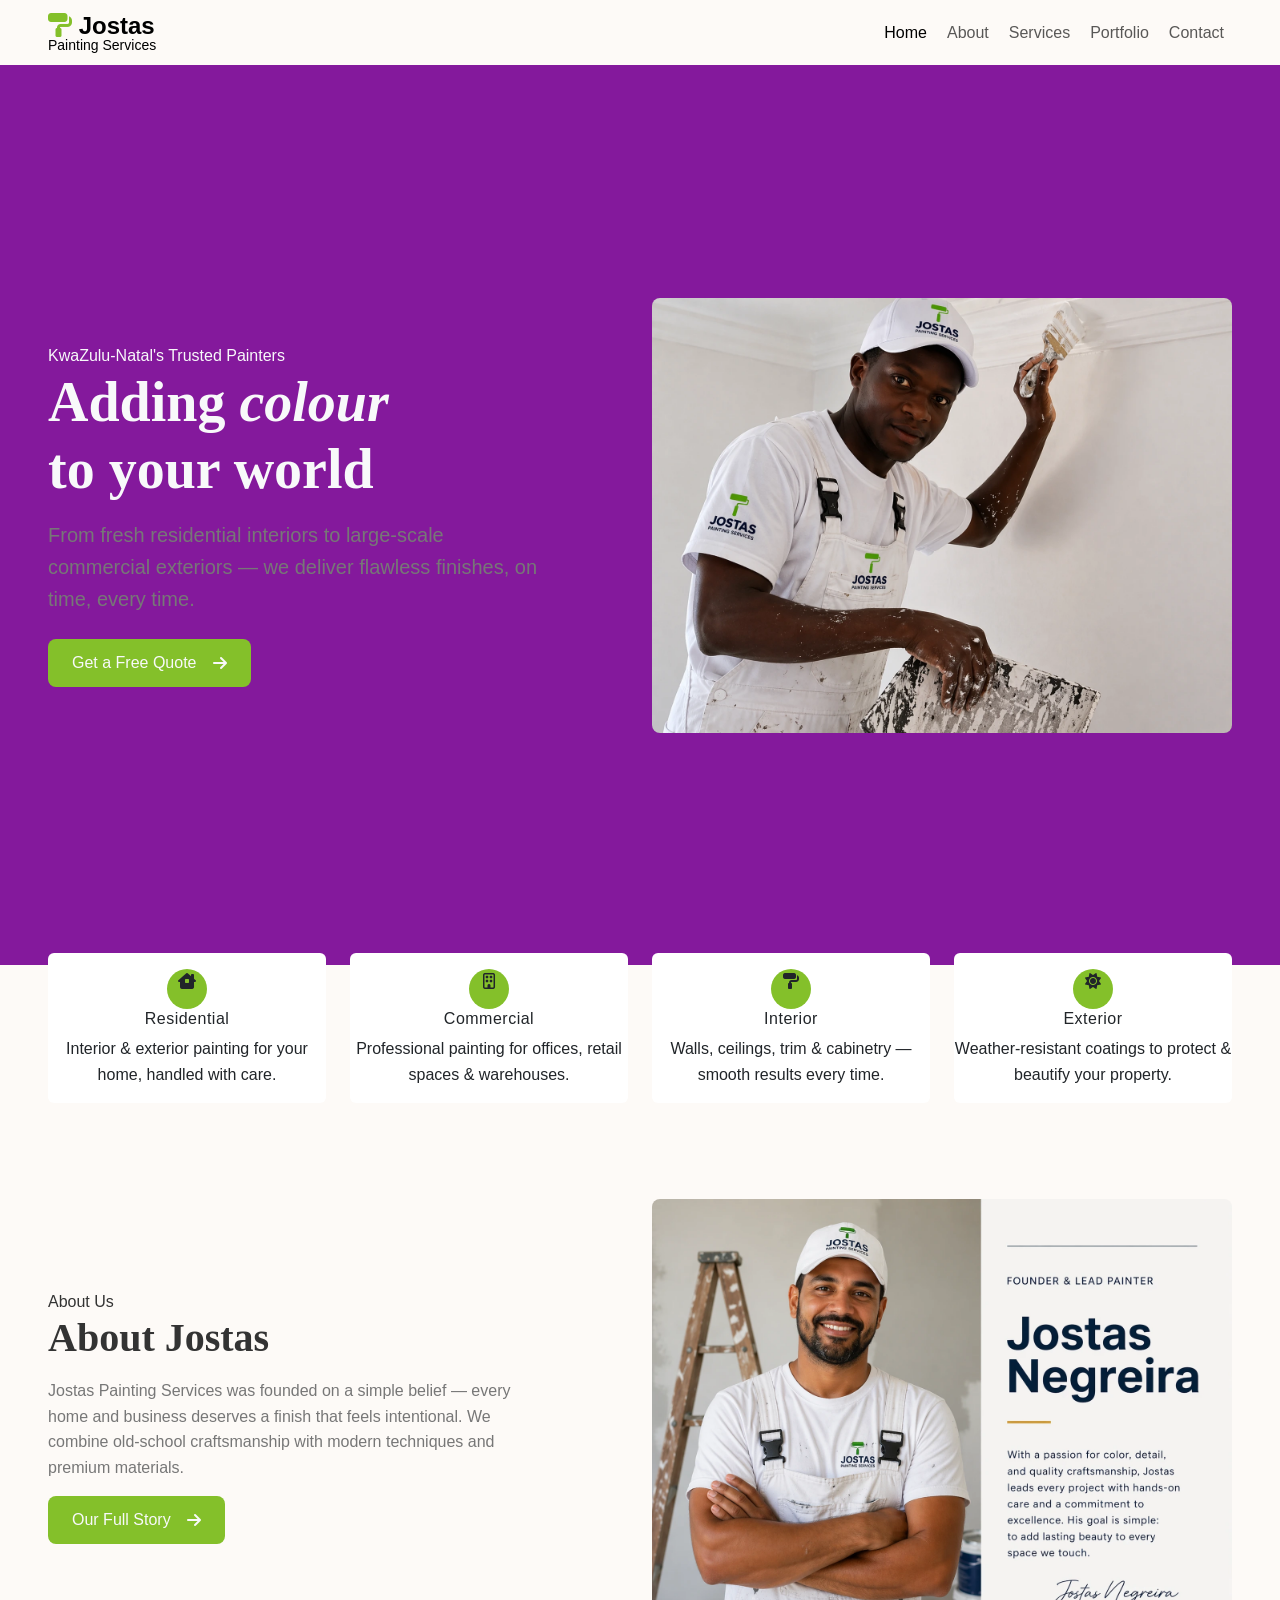
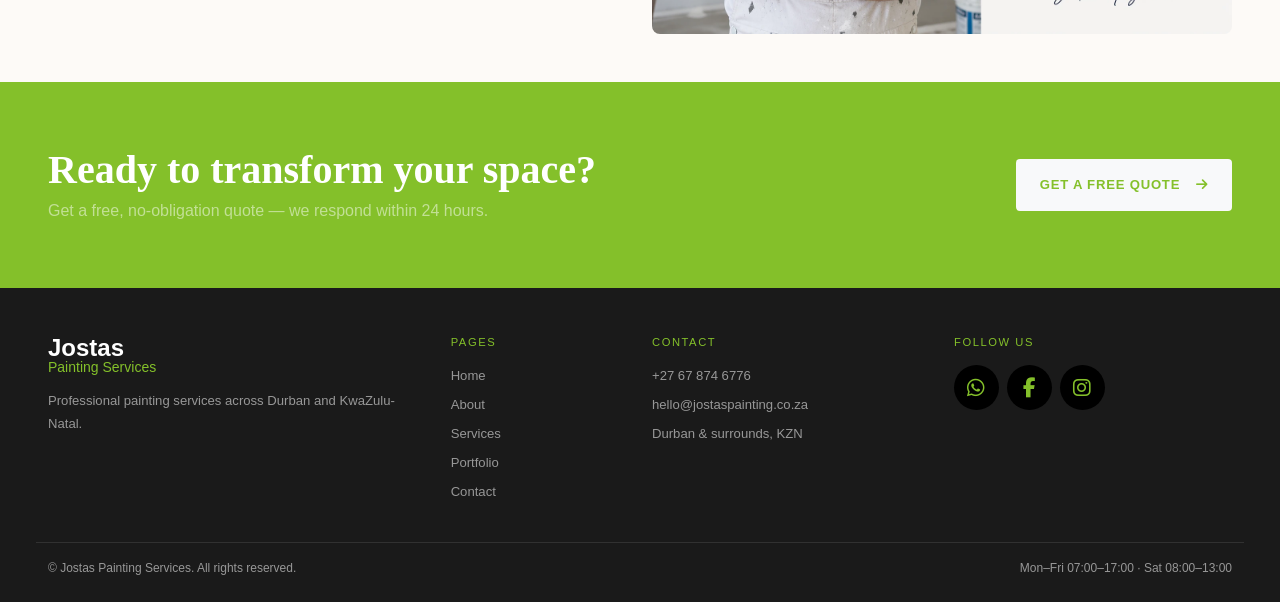
==== index.html @ b18ae603 "changed code, links and images, added in a js, css and html files" ====
<!DOCTYPE html>
<html lang="en">

<head>
  <meta charset="UTF-8" />
  <meta name="viewport" content="width=device-width, initial-scale=1.0" />
  <meta name="description" content="Jostas Painting Services – Professional residential, commercial, interior and exterior painting across KwaZulu-Natal. Get a free quote today." />
  <meta property="og:title" content="Jostas Painting Services – Adding Colour to Your World" />
  <meta property="og:description" content="Expert painting for homes and businesses. Quality finishes, on-time delivery." />
  <meta property="og:type" content="website" />
  <meta property="og:image" content="assets/images/jppainter.webp" />
  <title>Jostas Painting Services</title>

  <link href="https://cdn.jsdelivr.net/npm/bootstrap@5.3.3/dist/css/bootstrap.min.css" rel="stylesheet" />
  <link rel="preconnect" href="https://fonts.googleapis.com" />
  <link rel="preconnect" href="https://fonts.gstatic.com" crossorigin />
  <link href="https://fonts.googleapis.com/css2?family=Poppins:wght@300;400;500;600;700&display=swap" rel="stylesheet" />
  <link rel="stylesheet" href="https://cdnjs.cloudflare.com/ajax/libs/font-awesome/6.5.0/css/all.min.css" />
  <link rel="stylesheet" href="assets/css/styles.css" />
</head>

<body>

  <!-- NAVBAR -->
  <nav class="navbar navbar-expand-lg sticky-top">
    <div class="container-fluid px-4 px-lg-5">
      <a class="navbar-brand jostas-logo" href="index.html">
        <i class="fa-solid fa-paint-roller" style="color:#84c02a!important"></i> Jostas <span>Painting Services</span>
      </a>
      <!-- FIX: removed stray ] character that was inside the button text -->
      <button class="navbar-toggler border-0" type="button" data-bs-toggle="collapse" data-bs-target="#mainNav"
        aria-controls="mainNav" aria-expanded="false" aria-label="Toggle navigation">
        <span class="navbar-toggler-icon"></span>
      </button>
      <div class="collapse navbar-collapse justify-content-end" id="mainNav">
        <div class="navbar-nav gap-1">
          <a class="nav-link active" href="index.html">Home</a>
          <a class="nav-link" href="about.html">About</a>
          <a class="nav-link" href="services.html">Services</a>
          <a class="nav-link" href="portfolio.html">Portfolio</a>
          <a class="nav-link" href="contact.html">Contact</a>
        </div>
      </div>
    </div>
  </nav>

  <!-- HERO SECTION -->
  <section class="hero-section d-flex align-items-center">
    <div class="container-fluid px-4 px-lg-5">
      <div class="row align-items-center min-vh-100">
        <div class="col-lg-6 py-5">
          <span class="section-label">KwaZulu-Natal's Trusted Painters</span>
          <h1 class="display-4 fw-bold">Adding <em class="text-accent">colour</em><br>to your world</h1>
          <p class="lead text-secondary mb-4" style="max-width: 500px;">
            From fresh residential interiors to large-scale commercial exteriors — we deliver flawless finishes, on time, every time.
          </p>
          <a href="contact.html" class="btn cta-button-custom">
            Get a Free Quote <i class="fas fa-arrow-right ms-2"></i>
          </a>
        </div>
        <div class="col-lg-6">
          <div class="hover-scale-overlay rounded-3 overflow-hidden">
            <img src="assets/images/jppainter.webp" alt="Professional painter at work" class="img-fluid w-100">
          </div>
        </div>
      </div>
    </div>
  </section>

  <!-- SERVICE CARDS -->
  <section class="services-cards-section py-5" style="margin-top:-60px; position:relative; z-index:10;">
    <div class="container-fluid px-4 px-lg-5">
      <div class="row justify-content-center g-4">
        <div class="col-lg-3 col-md-6">
          <div class="card service-card text-center h-100">
            <div class="card-icon"><i class="fa-solid fa-house-chimney-window"></i></div>
            <h5 class="card-title">Residential</h5>
            <p class="card-text">Interior &amp; exterior painting for your home, handled with care.</p>
          </div>
        </div>
        <div class="col-lg-3 col-md-6">
          <div class="card service-card text-center h-100">
            <div class="card-icon"><i class="fa-regular fa-building"></i></div>
            <h5 class="card-title">Commercial</h5>
            <p class="card-text">Professional painting for offices, retail spaces &amp; warehouses.</p>
          </div>
        </div>
        <div class="col-lg-3 col-md-6">
          <div class="card service-card text-center h-100">
            <div class="card-icon"><i class="fas fa-paint-roller"></i></div>
            <h5 class="card-title">Interior</h5>
            <p class="card-text">Walls, ceilings, trim &amp; cabinetry — smooth results every time.</p>
          </div>
        </div>
        <div class="col-lg-3 col-md-6">
          <div class="card service-card text-center h-100">
            <div class="card-icon"><i class="fas fa-sun"></i></div>
            <h5 class="card-title">Exterior</h5>
            <p class="card-text">Weather-resistant coatings to protect &amp; beautify your property.</p>
          </div>
        </div>
      </div>
    </div>
  </section>

  <!-- ABOUT TEASER -->
  <section class="about-section py-5">
    <div class="container-fluid px-4 px-lg-5">
      <div class="row align-items-center">
        <div class="col-lg-5 mb-4 mb-lg-0">
          <span class="section-label">About Us</span>
          <h2 class="fw-bold">About Jostas</h2>
          <p class="text-secondary">Jostas Painting Services was founded on a simple belief — every home and business deserves a finish that feels intentional. We combine old-school craftsmanship with modern techniques and premium materials.</p>
          <!-- FIX: was href="#about" (dead anchor) — now correctly links to about.html -->
          <a href="about.html" class="btn cta-button-custom">Our Full Story <i class="fas fa-arrow-right ms-2"></i></a>
        </div>
        <div class="col-lg-6 offset-lg-1">
          <div class="hover-scale-overlay rounded-3 overflow-hidden">
            <img src="assets/images/jnegreira.webp" alt="Jostas team" class="img-fluid w-100">
          </div>
        </div>
      </div>
    </div>
  </section>

  <!-- CTA BANNER -->
  <section style="background:var(--color-cta);padding:4rem 0;">
    <div class="container-fluid px-4 px-lg-5">
      <div class="row justify-content-between align-items-center g-3">
        <div class="col-lg-7">
          <h2 class="fw-bold text-white mb-1">Ready to transform your space?</h2>
          <p class="mb-0 text-white-50">Get a free, no-obligation quote — we respond within 24 hours.</p>
        </div>
        <div class="col-lg-auto">
          <a href="contact.html" class="btn btn-light rounded-1 fw-semibold px-4 py-3" style="font-size:0.82rem;letter-spacing:.06em;text-transform:uppercase;color:var(--color-cta)">
            Get a Free Quote <i class="fas fa-arrow-right ms-2"></i>
          </a>
        </div>
      </div>
    </div>
  </section>

  <!-- FOOTER -->
  <footer style="background:#1a1a1a;color:rgba(255,255,255,.55);padding:3rem 0 1.5rem">
    <div class="container-fluid px-4 px-lg-5">
      <div class="row g-4 pb-4" style="border-bottom:1px solid rgba(255,255,255,.1)">
        <div class="col-lg-4">
          <div class="jostas-logo mb-3" style="color:#fff!important">
            Jostas <span style="color:#84c02a!important">Painting Services</span>
          </div>
          <p style="font-size:0.82rem;line-height:1.75">Professional painting services across Durban and KwaZulu-Natal.</p>
        </div>
        <div class="col-lg-2 col-6">
          <h6 style="font-size:0.7rem;letter-spacing:.14em;text-transform:uppercase;color:#84c02a;margin-bottom:1rem">Pages</h6>
          <ul class="list-unstyled" style="font-size:0.82rem">
            <li class="mb-2"><a href="index.html" style="color:inherit;text-decoration:none">Home</a></li>
            <li class="mb-2"><a href="about.html" style="color:inherit;text-decoration:none">About</a></li>
            <li class="mb-2"><a href="services.html" style="color:inherit;text-decoration:none">Services</a></li>
            <li class="mb-2"><a href="portfolio.html" style="color:inherit;text-decoration:none">Portfolio</a></li>
            <li class="mb-2"><a href="contact.html" style="color:inherit;text-decoration:none">Contact</a></li>
          </ul>
        </div>
        <div class="col-lg-3 col-6">
          <h6 style="font-size:0.7rem;letter-spacing:.14em;text-transform:uppercase;color:#84c02a;margin-bottom:1rem">Contact</h6>
          <ul class="list-unstyled" style="font-size:0.82rem">
            <li class="mb-2"><a href="tel:+27678746776" style="color:inherit;text-decoration:none">+27 67 874 6776</a></li>
            <li class="mb-2"><a href="mailto:hello@jostaspainting.co.za" style="color:inherit;text-decoration:none">hello@jostaspainting.co.za</a></li>
            <li class="mb-2">Durban &amp; surrounds, KZN</li>
          </ul>
        </div>
        <div class="col-lg-3">
          <h6 style="font-size:0.7rem;letter-spacing:.14em;text-transform:uppercase;color:#84c02a;margin-bottom:1rem">Follow Us</h6>
          <div class="d-flex gap-2">
            <a href="https://wa.me/27678746776" target="_blank" rel="noopener noreferrer" class="social-btn" style="border-color:rgba(255,255,255,.2);color:#84c02a" aria-label="WhatsApp"><i class="fab fa-whatsapp"></i></a>
            <a href="https://www.facebook.com/" target="_blank" rel="noopener noreferrer" class="social-btn" style="border-color:rgba(255,255,255,.2);color:#84c02a" aria-label="Facebook"><i class="fab fa-facebook-f"></i></a>
            <a href="https://www.instagram.com/" target="_blank" rel="noopener noreferrer" class="social-btn" style="border-color:rgba(255,255,255,.2);color:#84c02a" aria-label="Instagram"><i class="fab fa-instagram"></i></a>
          </div>
        </div>
      </div>
      <div class="pt-3 d-flex justify-content-between flex-wrap gap-2" style="font-size:0.75rem">
        <span>&copy; <span id="yr"></span> Jostas Painting Services. All rights reserved.</span>
        <span>Mon&ndash;Fri 07:00&ndash;17:00 &middot; Sat 08:00&ndash;13:00</span>
      </div>
    </div>
  </footer>

  <script src="https://cdn.jsdelivr.net/npm/bootstrap@5.3.3/dist/js/bootstrap.bundle.min.js"></script>
  <script src="assets/js/main.js"></script>
</body>
</html>
---- assets/css/styles.css ----
:root {
    --color-cta: #84c02a;      /* green accent */
    --color-cta-dark: #6a9e1f;
    --color-cream: #faf6f1;
    --color-sand: #f7f3ed;
    --color-text: #1a1a1a;
    --color-muted: #6b6b6b;
    --color-border: #e8e2da;
    --color-hero-bg: #84199c;  /* orange hero background (or use --color-sand) */
}

body {
    font-family: 'Poppins', sans-serif;
    background-color: var(--bs-light);
    color: var(--bs-dark);
}

/* Custom Logo Style */
.jostas-logo {
    font-size: 1.5rem;
    /* 24px */
    font-weight: 700;
    line-height: 1;
}

.jostas-logo span {
    font-size: 0.875rem;
    /* 14px */
    font-weight: 400;
    display: block;
}

/* Custom Hero Styles */
.hero-section {
    background-color: var(--color-hero-bg);
    position: relative;
    overflow: hidden;
    min-height: 550px;
    color: var(--bs-light);
    /* Light text on dark background */
    padding: 0;
}

.hero-content {
    /* Custom padding to match mockup's left alignment */
    padding-left: 50px;
}

/* Custom CTA Button Style */
.cta-button-custom {
    background-color: var(--color-cta) !important;
    border-color: var(--color-cta) !important;
    color: var(--bs-light) !important;
    padding: 15px 30px;
    font-weight: 600;
    width: fit-content;
}

.cta-button-custom:hover {
    background-color: #84c02a !important;
    /* Darker hover */
    border-color: #84c02a !important;
}

/* Image Positioning */
.hero-image-container {
    position: absolute;
    right: 0;
    top: 0;
    bottom: 0;
    width: 50%;
    /* Image takes up the right half */
    z-index: 1;
}

.hero-image-container img {
    width: 100%;
    height: 100%;
    object-fit: cover;
    opacity: 0.9;
    transition: transform 0.5s ease;
}

.hero-image-container:hover img {
    transform: scale(1.03);
}

/* Ensure content is above image */
.hero-text-wrapper {
    z-index: 2;
    position: relative;
}

/* Custom H1 style for large, impactful text */
.hero-text-wrapper h1 {
    font-size: 4.5rem;
    /* ~72px, large size */
    font-weight: 700;
    line-height: 1.1;
    max-width: 450px;
}

/* ... (Existing :root variables and body styles from the previous response) ... */

/* Custom styles for the service cards */
.service-card {
    border: none;
    /* Remove default Bootstrap card border */
    transition: transform 0.3s ease;
    min-height: 150px;
    display: flex;
    flex-direction: column;
    justify-content: center;
    align-items: center;
}

.service-card:hover {
    transform: translateY(-5px);
    /* Subtle lift on hover */
}

.card-icon {
    /* Placeholder for actual icon styling */
    width: 40px;
    height: 40px;
    background-color: var(--color-cta);
    /* Use the accent color for icons */
    border-radius: 50%;
    /* Add properties to center an actual icon inside if used */
}

.card-title {
    font-size: 1rem;
    letter-spacing: 0.5px;
}

/* Adjusting container padding for the cards to keep them contained */
.services-cards-section {
    /* Max width to keep the cards from stretching across ultra-wide screens,
           matching the content width of the mockup */
    max-width: 1400px;
    margin-left: auto;
    margin-right: auto;
}

/* ... (Existing :root variables and previous styles) ... */

/* Ensure secondary text is slightly lighter, matching the mockup */
.text-secondary {
    color: #777 !important;
}

/* Style for the Portfolio images to hide overflow and ensure cover */
.portfolio-image-container {
    overflow: hidden;
}

.portfolio-image-container img {
    object-fit: cover;
}

.hero-banner {
    overflow: hidden;
    position: relative;
}

.hero-banner img {
    transition: transform 0.5s ease;
}

.hero-banner:hover img {
    transform: scale(1.03);
}

.reveal {
    opacity: 0;
    transform: translateY(24px);
    transition: opacity 0.7s ease, transform 0.7s ease;
}

.reveal.visible {
    opacity: 1;
    transform: translateY(0);
}

.scroll-top {
    position: fixed;
    right: 20px;
    bottom: 24px;
    width: 44px;
    height: 44px;
    border-radius: 50%;
    border: none;
    background: var(--color-cta);
    color: #9fdd0e;
    display: flex;
    align-items: center;
    justify-content: center;
    cursor: pointer;
    box-shadow: 0 16px 32px rgba(0, 0, 0, 0.18);
    opacity: 0;
    visibility: hidden;
    transition: opacity 0.25s ease, visibility 0.25s ease, transform 0.25s ease;
    z-index: 999;
}

.scroll-top.show {
    opacity: 1;
    visibility: visible;
    transform: translateY(0);
}

.scroll-top:hover {
    transform: translateY(-4px);
    background: #84c02a;
}

/* Custom H2 sizing to match the large titles in the mockup */
.display-6 {
    font-size: 2.5rem;
    /* Slightly smaller than h1, but still dominant */
}

/* ... (Existing :root variables and previous styles) ... */

/* Custom H1 for large page titles */
.display-3 {
    font-size: 3.5rem;
    line-height: 1.1;
}

/* Ensure the main container is centered and uses the light background */
.page-content-container {
    background-color: var(--bs-light);
}

/* Style for the secondary mission headline */
.fw-normal {
    font-weight: 400 !important;
}

/* Ensure all images in the team and portfolio sections are placeholders */
.team-photo-container img,
.portfolio-thumb-container img {
    /* If using actual images, these ensure they fit */
    object-fit: cover;
}

/* ... (Existing :root variables and previous styles) ... */

/* Custom style for the service blocks on this page */
.service-block {
    transition: box-shadow 0.3s;
}

.service-block:hover {
    box-shadow: 0 0 10px rgba(0, 0, 0, 0.08);
    /* Slight shadow on hover */
}

/* Placeholder for actual icons */
.icon-placeholder {
    width: 30px;
    height: 30px;
    line-height: 30px;
    margin: 0 auto;
    border: 1px solid var(--color-cta);
    color: var(--color-cta);
    border-radius: 5px;
}

/* Contact Form input styling to match the flat, slightly shadowed look */
.form-control,
.form-select {
    border-radius: 5px !important;
}

/*.social-links a {
  color: #333;
  font-size: 24px;
  margin: 0 10px;
  transition: color 0.3s;
}

.social-links a:hover {
  color: #25D366; /* WhatsApp green as default hover color 
}

.social-links a:nth-child(2):hover {
  color: #1877F2; /* Facebook blue 
}

.social-links a:nth-child(3):hover {
  color: #E4405F; /* Instagram pink 
}*/

.social-links {
    display: flex;
    gap: 15px;
    justify-content: center;
    /* center horizontally */
    margin-top: 20px;
}

.social-btn {
    display: flex;
    align-items: center;
    justify-content: center;
    width: 45px;
    height: 45px;
    border-radius: 50%;
    background-color: black;
    color: white;
    font-size: 20px;
    text-decoration: none;
    transition: all 0.3s ease;
}

.social-btn:hover {
    background-color: white;
    color: black;
    border: 2px solid black;
}

/* New styles for updated contact page and other pages */

:root {
    --primary: #a364d3;
    --secondary: #84199c;
    --accent: #84c02a;
    --accent2: #c0552a;
    --dark: #333;
    --light: #fdfaf7;
    --muted: #777;
    --border: #e0e0e0;
    --shadow: 0 4px 20px rgba(0, 0, 0, 0.08);
    --shadow-hover: 0 8px 32px rgba(0, 0, 0, 0.12);
    --trans: all 0.3s ease;
    --radius: 8px;
    --cream: #f9f7f4;
}

* {
    box-sizing: border-box;
}

body {
    margin: 0;
    font-family: 'DM Sans', sans-serif;
    font-size: 16px;
    line-height: 1.6;
    color: var(--dark);
    background: var(--light);
}

.section {
    padding: 80px 0;
}

.container {
    max-width: 1200px;
    margin: 0 auto;
    padding: 0 20px;
}

.tag {
    display: inline-block;
    background: var(--primary);
    color: white;
    padding: 4px 12px;
    border-radius: 20px;
    font-size: 14px;
    font-weight: 500;
    text-transform: uppercase;
    letter-spacing: 0.5px;
    margin-bottom: 16px;
}

h1,
h2,
h3 {
    font-family: 'Playfair Display', serif;
    font-weight: 700;
    line-height: 1.2;
    margin: 0 0 16px;
}

h1 {
    font-size: clamp(32px, 5vw, 56px);
}

h2 {
    font-size: clamp(24px, 4vw, 40px);
}

h3 {
    font-size: clamp(20px, 3vw, 32px);
}

p {
    margin: 0 0 16px;
}

.btn {
    display: inline-flex;
    align-items: center;
    gap: 8px;
    padding: 12px 24px;
    border: none;
    border-radius: 8px;
    font-size: 16px;
    font-weight: 500;
    text-decoration: none;
    cursor: pointer;
    transition: all 0.3s ease;
}

.btn-primary {
    background: var(--primary);
    color: white;
}

.btn-primary:hover {
    background: var(--secondary);
    transform: translateY(-2px);
    box-shadow: var(--shadow-hover);
}

.btn-white {
    background: #fff;
    color: var(--accent);
}

.btn-white:hover {
    background: var(--cream);
    transform: translateY(-2px);
}

/* Navigation */
.nav {
    position: fixed;
    top: 0;
    left: 0;
    right: 0;
    background: rgba(255, 255, 255, 0.95);
    backdrop-filter: blur(10px);
    z-index: 1000;
    transition: all 0.3s ease;
}

.nav.scrolled {
    background: rgba(255, 255, 255, 0.98);
    box-shadow: var(--shadow);
}

.nav__inner {
    display: flex;
    align-items: center;
    justify-content: space-between;
    padding: 16px 20px;
    max-width: 1200px;
    margin: 0 auto;
}

.nav__logo {
    font-family: 'Playfair Display', serif;
    font-size: 24px;
    font-weight: 900;
    color: var(--dark);
    text-decoration: none;
}

.nav__logo i {
    color: var(--primary);
    margin-right: 8px;
}

.nav__logo span {
    color: var(--primary);
}

.nav__links {
    display: flex;
    list-style: none;
    margin: 0;
    padding: 0;
    gap: 32px;
}

.nav__links a {
    color: var(--dark);
    text-decoration: none;
    font-weight: 500;
    transition: color 0.3s ease;
}

.nav__links a:hover,
.nav__links a.active {
    color: var(--primary);
}

.nav__cta {
    margin-left: 32px;
}

.hamburger {
    display: none;
    flex-direction: column;
    cursor: pointer;
    padding: 4px;
}

.hamburger span {
    width: 24px;
    height: 2px;
    background: var(--dark);
    margin: 3px 0;
    transition: 0.3s;
}

.hamburger.open span:nth-child(1) {
    transform: rotate(-45deg) translate(-5px, 6px);
}

.hamburger.open span:nth-child(2) {
    opacity: 0;
}

.hamburger.open span:nth-child(3) {
    transform: rotate(45deg) translate(-5px, -6px);
}

.mobile-menu {
    position: fixed;
    top: 100%;
    left: 0;
    right: 0;
    background: white;
    padding: 20px;
    box-shadow: var(--shadow);
    transform: translateY(-100%);
    opacity: 0;
    visibility: hidden;
    transition: all 0.3s ease;
    z-index: 999;
}

.mobile-menu.open {
    transform: translateY(0);
    opacity: 1;
    visibility: visible;
}

.mobile-menu a {
    display: block;
    padding: 12px 0;
    color: var(--dark);
    text-decoration: none;
    font-weight: 500;
    border-bottom: 1px solid var(--border);
}

/* Page Hero */
.page-hero {
    padding: 120px 0 80px;
    background: linear-gradient(135deg, var(--primary) 0%, var(--secondary) 100%);
    color: white;
    text-align: center;
}

.page-hero .container {
    max-width: 800px;
}

.page-hero h1 {
    margin-bottom: 16px;
}

.page-hero p {
    font-size: 18px;
    opacity: 0.9;
    margin: 0;
}

/* Contact Page */
.contact-page {
    padding: 80px 0 100px;
}

.contact__inner {
    display: grid;
    grid-template-columns: 1fr 1fr;
    gap: 60px;
    align-items: start;
}

.contact__info {
    display: flex;
    flex-direction: column;
    gap: 24px;
}

.contact__info-item {
    display: flex;
    align-items: flex-start;
    gap: 16px;
}

.contact__info-icon {
    width: 48px;
    height: 48px;
    border-radius: 50%;
    background: var(--primary);
    color: white;
    display: flex;
    align-items: center;
    justify-content: center;
    flex-shrink: 0;
    font-size: 18px;
}

.contact__info-item strong {
    display: block;
    font-weight: 600;
    margin-bottom: 4px;
}

.contact__info-item span {
    color: var(--muted);
    font-size: 14px;
}

.contact__info-item a {
    color: var(--muted);
    text-decoration: none;
}

.contact__info-item a:hover {
    color: var(--primary);
}

/* Form */
.form {
    background: white;
    padding: 32px;
    border-radius: 12px;
    box-shadow: var(--shadow);
}

.form__success {
    text-align: center;
    display: none;
}

.form__success i {
    font-size: 48px;
    color: var(--accent);
    margin-bottom: 16px;
}

.form__success h3 {
    color: var(--dark);
    margin-bottom: 8px;
}

.form__success p {
    color: var(--muted);
    margin-bottom: 0;
}

.form__row {
    display: grid;
    grid-template-columns: 1fr 1fr;
    gap: 16px;
    margin-bottom: 16px;
}

.form__group {
    display: flex;
    flex-direction: column;
}

.form__group label {
    font-weight: 500;
    margin-bottom: 8px;
    color: var(--dark);
}

.form__group input,
.form__group select,
.form__group textarea {
    padding: 12px 16px;
    border: 1px solid var(--border);
    border-radius: 8px;
    font-size: 16px;
    transition: border-color 0.3s ease;
}

.form__group input:focus,
.form__group select:focus,
.form__group textarea:focus {
    outline: none;
    border-color: var(--primary);
}

.form__group textarea {
    resize: vertical;
    min-height: 100px;
}

.form__error {
    color: #e74c3c;
    font-size: 14px;
    margin-top: 4px;
    display: none;
}

.form__group.error input,
.form__group.error select,
.form__group.error textarea {
    border-color: #e74c3c;
}

.form__group.error .form__error {
    display: block;
}

/* Footer */
.footer {
    background: var(--dark);
    color: rgba(255, 255, 255, 0.7);
    padding: 60px 0 40px;
}

.footer__inner {
    display: grid;
    grid-template-columns: 2fr 1fr 1fr 1fr;
    gap: 40px;
}

.footer__brand {
    font-family: 'Playfair Display', serif;
    font-size: 24px;
    font-weight: 900;
    color: white;
    margin-bottom: 16px;
}

.footer__brand span {
    color: var(--accent2);
}

.footer__socials {
    display: flex;
    gap: 12px;
    margin-top: 16px;
}

.footer__social {
    width: 40px;
    height: 40px;
    border-radius: 50%;
    background: rgba(255, 255, 255, 0.1);
    color: white;
    display: flex;
    align-items: center;
    justify-content: center;
    text-decoration: none;
    transition: background 0.3s ease;
}

.footer__social:hover {
    background: var(--primary);
}

.footer h4 {
    color: white;
    font-size: 18px;
    margin-bottom: 16px;
}

.footer__links {
    list-style: none;
    padding: 0;
    margin: 0;
}

.footer__links li {
    margin-bottom: 8px;
}

.footer__links a {
    color: rgba(255, 255, 255, 0.7);
    text-decoration: none;
    transition: color 0.3s ease;
}

.footer__links a:hover {
    color: white;
}

.footer__bottom {
    margin-top: 40px;
    padding-top: 20px;
    border-top: 1px solid rgba(255, 255, 255, 0.1);
    display: flex;
    justify-content: space-between;
    align-items: center;
    flex-wrap: wrap;
    gap: 16px;
}

.footer__bottom i {
    margin-right: 4px;
}

/* Responsive */
@media (max-width: 768px) {
    .nav__links {
        display: none;
    }

    .hamburger {
        display: flex;
    }

    .contact__inner {
        grid-template-columns: 1fr;
        gap: 40px;
    }

    .footer__inner {
        grid-template-columns: 1fr;
        gap: 32px;
    }

    .footer__bottom {
        flex-direction: column;
        text-align: center;
    }
}
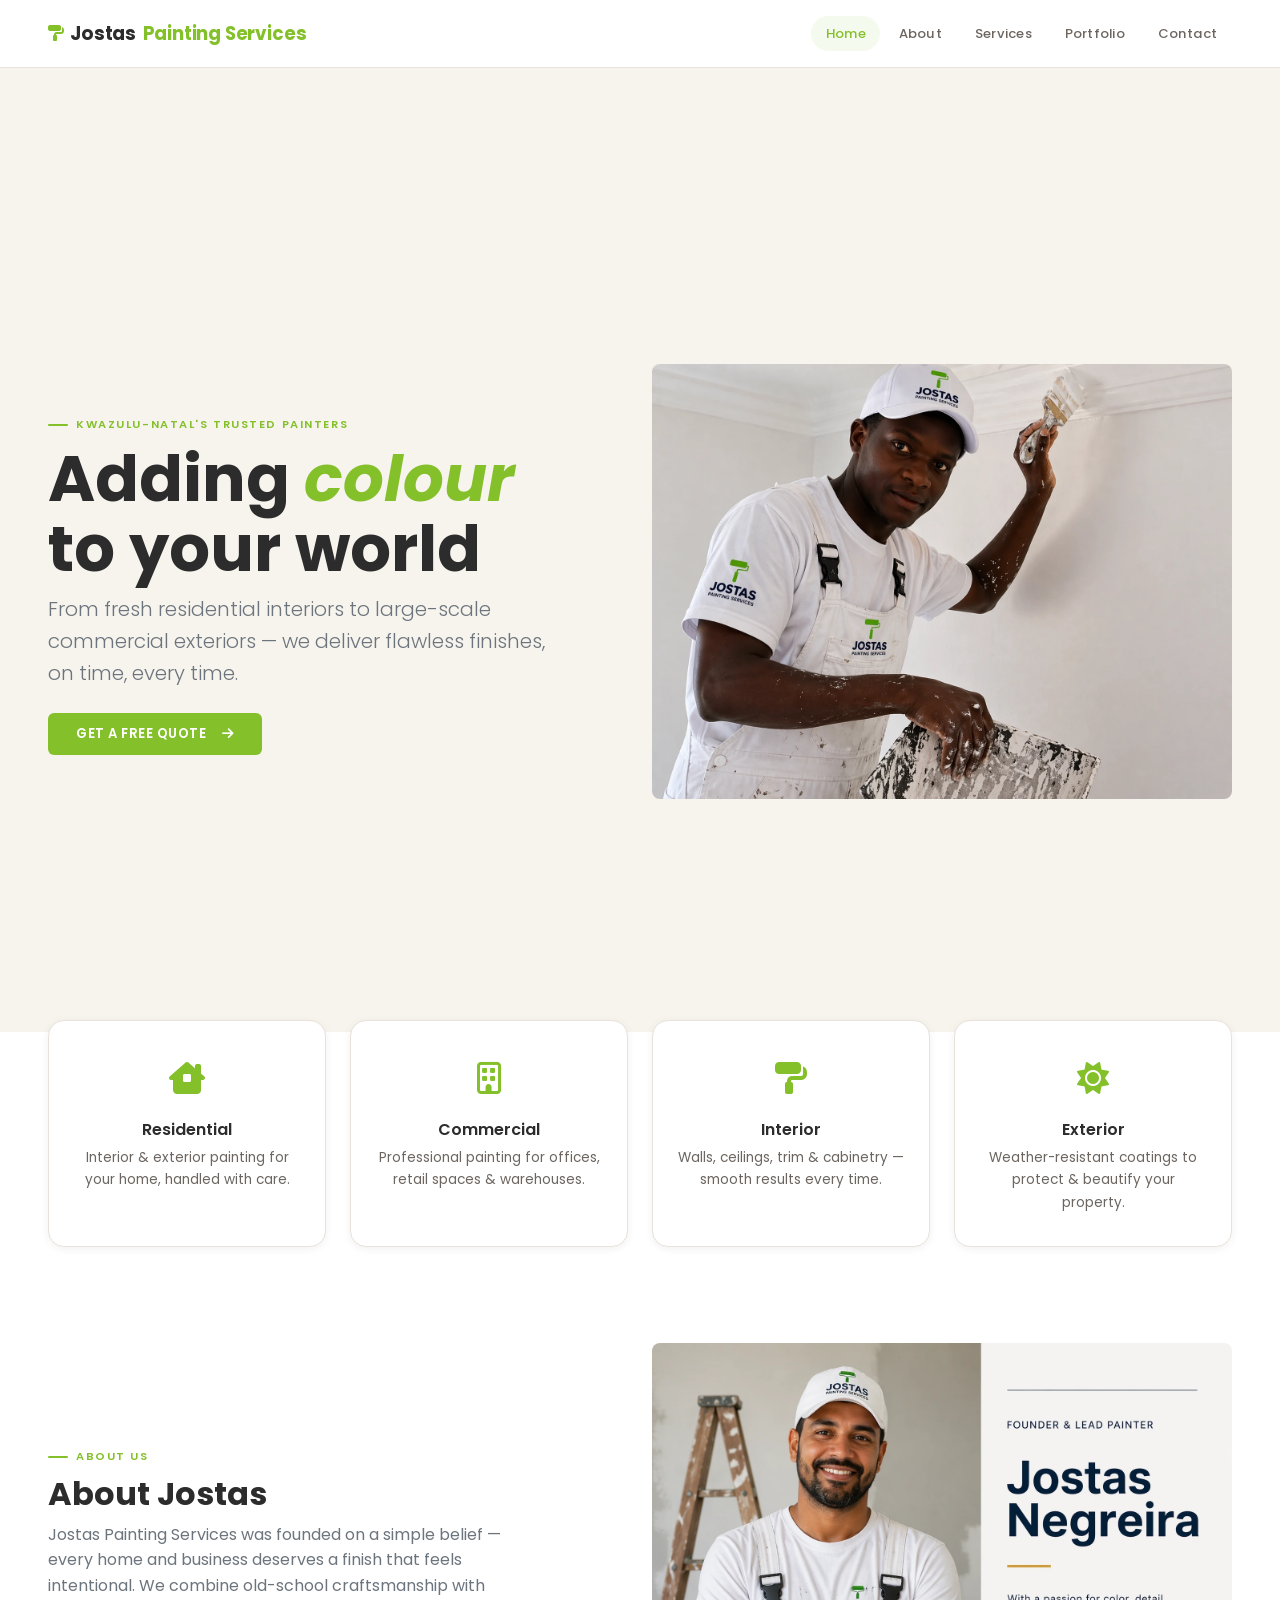
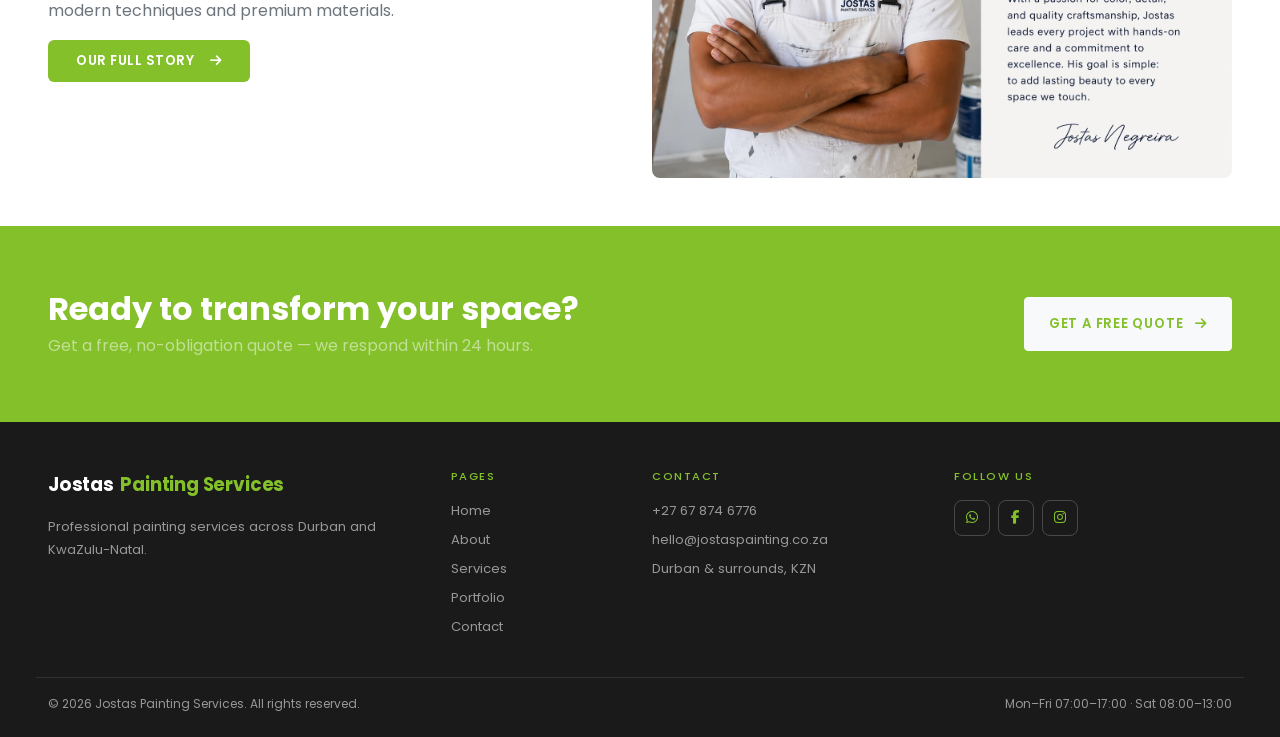
==== commit 6255cc0a: "updated code across all files and moved in main.js code into assets folder." ====
--- a/index.html
+++ b/index.html
@@ -1,12 +1,13 @@
 <!DOCTYPE html>
 <html lang="en">
-
 <head>
   <meta charset="UTF-8" />
   <meta name="viewport" content="width=device-width, initial-scale=1.0" />
-  <meta name="description" content="Jostas Painting Services – Professional residential, commercial, interior and exterior painting across KwaZulu-Natal. Get a free quote today." />
+  <meta name="description"
+    content="Jostas Painting Services – Professional residential, commercial, interior and exterior painting across KwaZulu-Natal. Get a free quote today." />
   <meta property="og:title" content="Jostas Painting Services – Adding Colour to Your World" />
-  <meta property="og:description" content="Expert painting for homes and businesses. Quality finishes, on-time delivery." />
+  <meta property="og:description"
+    content="Expert painting for homes and businesses. Quality finishes, on-time delivery." />
   <meta property="og:type" content="website" />
   <meta property="og:image" content="assets/images/jppainter.webp" />
   <title>Jostas Painting Services</title>
@@ -14,11 +15,11 @@
   <link href="https://cdn.jsdelivr.net/npm/bootstrap@5.3.3/dist/css/bootstrap.min.css" rel="stylesheet" />
   <link rel="preconnect" href="https://fonts.googleapis.com" />
   <link rel="preconnect" href="https://fonts.gstatic.com" crossorigin />
-  <link href="https://fonts.googleapis.com/css2?family=Poppins:wght@300;400;500;600;700&display=swap" rel="stylesheet" />
+  <link href="https://fonts.googleapis.com/css2?family=Poppins:wght@300;400;500;600;700&display=swap"
+    rel="stylesheet" />
   <link rel="stylesheet" href="https://cdnjs.cloudflare.com/ajax/libs/font-awesome/6.5.0/css/all.min.css" />
   <link rel="stylesheet" href="assets/css/styles.css" />
 </head>
-
 <body>
 
   <!-- NAVBAR -->
@@ -52,7 +53,8 @@
           <span class="section-label">KwaZulu-Natal's Trusted Painters</span>
           <h1 class="display-4 fw-bold">Adding <em class="text-accent">colour</em><br>to your world</h1>
           <p class="lead text-secondary mb-4" style="max-width: 500px;">
-            From fresh residential interiors to large-scale commercial exteriors — we deliver flawless finishes, on time, every time.
+            From fresh residential interiors to large-scale commercial exteriors — we deliver flawless finishes, on
+            time, every time.
           </p>
           <a href="contact.html" class="btn cta-button-custom">
             Get a Free Quote <i class="fas fa-arrow-right ms-2"></i>
@@ -110,7 +112,9 @@
         <div class="col-lg-5 mb-4 mb-lg-0">
           <span class="section-label">About Us</span>
           <h2 class="fw-bold">About Jostas</h2>
-          <p class="text-secondary">Jostas Painting Services was founded on a simple belief — every home and business deserves a finish that feels intentional. We combine old-school craftsmanship with modern techniques and premium materials.</p>
+          <p class="text-secondary">Jostas Painting Services was founded on a simple belief — every home and business
+            deserves a finish that feels intentional. We combine old-school craftsmanship with modern techniques and
+            premium materials.</p>
           <!-- FIX: was href="#about" (dead anchor) — now correctly links to about.html -->
           <a href="about.html" class="btn cta-button-custom">Our Full Story <i class="fas fa-arrow-right ms-2"></i></a>
         </div>
@@ -132,7 +136,8 @@
           <p class="mb-0 text-white-50">Get a free, no-obligation quote — we respond within 24 hours.</p>
         </div>
         <div class="col-lg-auto">
-          <a href="contact.html" class="btn btn-light rounded-1 fw-semibold px-4 py-3" style="font-size:0.82rem;letter-spacing:.06em;text-transform:uppercase;color:var(--color-cta)">
+          <a href="contact.html" class="btn btn-light rounded-1 fw-semibold px-4 py-3"
+            style="font-size:0.82rem;letter-spacing:.06em;text-transform:uppercase;color:var(--color-cta)">
             Get a Free Quote <i class="fas fa-arrow-right ms-2"></i>
           </a>
         </div>
@@ -148,10 +153,12 @@
           <div class="jostas-logo mb-3" style="color:#fff!important">
             Jostas <span style="color:#84c02a!important">Painting Services</span>
           </div>
-          <p style="font-size:0.82rem;line-height:1.75">Professional painting services across Durban and KwaZulu-Natal.</p>
+          <p style="font-size:0.82rem;line-height:1.75">Professional painting services across Durban and KwaZulu-Natal.
+          </p>
         </div>
         <div class="col-lg-2 col-6">
-          <h6 style="font-size:0.7rem;letter-spacing:.14em;text-transform:uppercase;color:#84c02a;margin-bottom:1rem">Pages</h6>
+          <h6 style="font-size:0.7rem;letter-spacing:.14em;text-transform:uppercase;color:#84c02a;margin-bottom:1rem">
+            Pages</h6>
           <ul class="list-unstyled" style="font-size:0.82rem">
             <li class="mb-2"><a href="index.html" style="color:inherit;text-decoration:none">Home</a></li>
             <li class="mb-2"><a href="about.html" style="color:inherit;text-decoration:none">About</a></li>
@@ -161,19 +168,29 @@
           </ul>
         </div>
         <div class="col-lg-3 col-6">
-          <h6 style="font-size:0.7rem;letter-spacing:.14em;text-transform:uppercase;color:#84c02a;margin-bottom:1rem">Contact</h6>
+          <h6 style="font-size:0.7rem;letter-spacing:.14em;text-transform:uppercase;color:#84c02a;margin-bottom:1rem">
+            Contact</h6>
           <ul class="list-unstyled" style="font-size:0.82rem">
-            <li class="mb-2"><a href="tel:+27678746776" style="color:inherit;text-decoration:none">+27 67 874 6776</a></li>
-            <li class="mb-2"><a href="mailto:hello@jostaspainting.co.za" style="color:inherit;text-decoration:none">hello@jostaspainting.co.za</a></li>
+            <li class="mb-2"><a href="tel:+27678746776" style="color:inherit;text-decoration:none">+27 67 874 6776</a>
+            </li>
+            <li class="mb-2"><a href="mailto:hello@jostaspainting.co.za"
+                style="color:inherit;text-decoration:none">hello@jostaspainting.co.za</a></li>
             <li class="mb-2">Durban &amp; surrounds, KZN</li>
           </ul>
         </div>
         <div class="col-lg-3">
-          <h6 style="font-size:0.7rem;letter-spacing:.14em;text-transform:uppercase;color:#84c02a;margin-bottom:1rem">Follow Us</h6>
+          <h6 style="font-size:0.7rem;letter-spacing:.14em;text-transform:uppercase;color:#84c02a;margin-bottom:1rem">
+            Follow Us</h6>
           <div class="d-flex gap-2">
-            <a href="https://wa.me/27678746776" target="_blank" rel="noopener noreferrer" class="social-btn" style="border-color:rgba(255,255,255,.2);color:#84c02a" aria-label="WhatsApp"><i class="fab fa-whatsapp"></i></a>
-            <a href="https://www.facebook.com/" target="_blank" rel="noopener noreferrer" class="social-btn" style="border-color:rgba(255,255,255,.2);color:#84c02a" aria-label="Facebook"><i class="fab fa-facebook-f"></i></a>
-            <a href="https://www.instagram.com/" target="_blank" rel="noopener noreferrer" class="social-btn" style="border-color:rgba(255,255,255,.2);color:#84c02a" aria-label="Instagram"><i class="fab fa-instagram"></i></a>
+            <a href="https://wa.me/27678746776" target="_blank" rel="noopener noreferrer" class="social-btn"
+              style="border-color:rgba(255,255,255,.2);color:#84c02a" aria-label="WhatsApp"><i
+                class="fab fa-whatsapp"></i></a>
+            <a href="https://www.facebook.com/" target="_blank" rel="noopener noreferrer" class="social-btn"
+              style="border-color:rgba(255,255,255,.2);color:#84c02a" aria-label="Facebook"><i
+                class="fab fa-facebook-f"></i></a>
+            <a href="https://www.instagram.com/" target="_blank" rel="noopener noreferrer" class="social-btn"
+              style="border-color:rgba(255,255,255,.2);color:#84c02a" aria-label="Instagram"><i
+                class="fab fa-instagram"></i></a>
           </div>
         </div>
       </div>
@@ -187,4 +204,5 @@
   <script src="https://cdn.jsdelivr.net/npm/bootstrap@5.3.3/dist/js/bootstrap.bundle.min.js"></script>
   <script src="assets/js/main.js"></script>
 </body>
+
 </html>
--- a/assets/css/styles.css
+++ b/assets/css/styles.css
@@ -1,841 +1,653 @@
+/* ============================================================
+   JOSTAS PAINTING SERVICES — styles.css
+/* ── 1. CSS CUSTOM PROPERTIES ─────────────────────────────── */
 :root {
-    --color-cta: #84c02a;      /* green accent */
-    --color-cta-dark: #6a9e1f;
-    --color-cream: #faf6f1;
-    --color-sand: #f7f3ed;
-    --color-text: #1a1a1a;
-    --color-muted: #6b6b6b;
-    --color-border: #e8e2da;
-    --color-hero-bg: #84199c;  /* orange hero background (or use --color-sand) */
+  --color-cta: #84c02a;
+  /* brand green */
+  --color-cta-dark: #6a9a21;
+  /* darker green for hover */
+  --color-cta-light: #a8d85a;
+  /* lighter green tint */
+  --color-sand: #f7f3ed;
+  /* warm off-white backgrounds */
+  --color-border: #e8e2da;
+  /* subtle warm border */
+  --color-muted: #6c6560;
+  /* body text muted */
+  --color-dark: #1a1a1a;
+  /* footer / dark bg */
+  --color-text: #2c2c2c;
+  /* primary text */
+
+  --font-base: 'Poppins', sans-serif;
+  --radius-sm: 6px;
+  --radius-md: 12px;
+  --radius-lg: 16px;
+  --transition: 0.25s ease;
+  --shadow-sm: 0 2px 8px rgba(0, 0, 0, 0.06);
+  --shadow-md: 0 8px 24px rgba(0, 0, 0, 0.10);
+  --shadow-lg: 0 16px 48px rgba(0, 0, 0, 0.14);
+}
+
+/* ── 2. BASE RESET & GLOBALS ──────────────────────────────── */
+*,
+*::before,
+*::after {
+  box-sizing: border-box;
+}
+
+html {
+  scroll-behavior: smooth;
 }
 
 body {
-    font-family: 'Poppins', sans-serif;
-    background-color: var(--bs-light);
-    color: var(--bs-dark);
-}
-
-/* Custom Logo Style */
+  font-family: var(--font-base);
+  color: var(--color-text);
+  background: #fff;
+  line-height: 1.6;
+  -webkit-font-smoothing: antialiased;
+}
+
+img {
+  max-width: 100%;
+  height: auto;
+  display: block;
+}
+
+a {
+  transition: color var(--transition);
+}
+
+/* ── 3. NAVBAR ────────────────────────────────────────────── */
+.navbar {
+  background: rgba(255, 255, 255, 0.97);
+  backdrop-filter: blur(12px);
+  -webkit-backdrop-filter: blur(12px);
+  border-bottom: 1px solid var(--color-border);
+  padding: 0.85rem 0;
+  transition: box-shadow var(--transition), padding var(--transition);
+}
+
+.navbar.scrolled {
+  box-shadow: var(--shadow-md);
+  padding: 0.6rem 0;
+}
+
+/* Logo */
 .jostas-logo {
-    font-size: 1.5rem;
-    /* 24px */
-    font-weight: 700;
-    line-height: 1;
+  font-family: var(--font-base);
+  font-size: 1.15rem;
+  font-weight: 700;
+  color: var(--color-text) !important;
+  text-decoration: none;
+  letter-spacing: -0.01em;
+  display: inline-flex;
+  align-items: center;
+  gap: 0.4rem;
 }
 
 .jostas-logo span {
-    font-size: 0.875rem;
-    /* 14px */
-    font-weight: 400;
-    display: block;
-}
-
-/* Custom Hero Styles */
+  color: var(--color-cta) !important;
+}
+
+.jostas-logo i {
+  font-size: 1rem;
+}
+
+/* Nav links */
+.navbar .nav-link {
+  font-size: 0.82rem;
+  font-weight: 500;
+  color: var(--color-muted);
+  padding: 0.45rem 0.9rem !important;
+  border-radius: 50px;
+  letter-spacing: 0.02em;
+  transition: background var(--transition), color var(--transition);
+}
+
+.navbar .nav-link:hover,
+.navbar .nav-link.active {
+  color: var(--color-cta);
+  background: rgba(132, 192, 42, 0.08);
+}
+
+/* Mobile toggler */
+.navbar-toggler:focus {
+  box-shadow: none;
+}
+
+.navbar-toggler-icon {
+  background-image: url("data:image/svg+xml,%3csvg xmlns='http://www.w3.org/2000/svg' viewBox='0 0 30 30'%3e%3cpath stroke='%232c2c2c' stroke-linecap='round' stroke-miterlimit='10' stroke-width='2' d='M4 7h22M4 15h22M4 23h22'/%3e%3c/svg%3e");
+}
+
+/* ── 4. BUTTONS ───────────────────────────────────────────── */
+.cta-button-custom {
+  background: var(--color-cta);
+  color: #fff !important;
+  border: none;
+  border-radius: var(--radius-sm);
+  padding: 0.7rem 1.75rem;
+  font-size: 0.82rem;
+  font-weight: 600;
+  letter-spacing: 0.04em;
+  text-transform: uppercase;
+  text-decoration: none;
+  display: inline-flex;
+  align-items: center;
+  gap: 0.5rem;
+  transition: background var(--transition), transform var(--transition), box-shadow var(--transition);
+  cursor: pointer;
+}
+
+.cta-button-custom:hover {
+  background: var(--color-cta-dark);
+  transform: translateY(-2px);
+  box-shadow: 0 6px 20px rgba(132, 192, 42, 0.35);
+  color: #fff !important;
+}
+
+.cta-button-custom:active {
+  transform: translateY(0);
+}
+
+/* White variant (on coloured backgrounds) */
+.btn-white {
+  background: #fff;
+  color: var(--color-cta) !important;
+  border-radius: var(--radius-sm);
+  padding: 0.7rem 2rem;
+  font-size: 0.82rem;
+  font-weight: 600;
+  letter-spacing: 0.04em;
+  text-transform: uppercase;
+  text-decoration: none;
+  display: inline-flex;
+  align-items: center;
+  gap: 0.5rem;
+  transition: background var(--transition), transform var(--transition), box-shadow var(--transition);
+}
+
+.btn-white:hover {
+  background: #f0f0f0;
+  color: var(--color-cta-dark) !important;
+  transform: translateY(-2px);
+  box-shadow: 0 6px 20px rgba(0, 0, 0, 0.15);
+}
+
+/* ── 5. SECTION LABELS ────────────────────────────────────── */
+.section-label {
+  display: inline-flex;
+  align-items: center;
+  gap: 0.5rem;
+  font-size: 0.7rem;
+  font-weight: 600;
+  letter-spacing: 0.14em;
+  text-transform: uppercase;
+  color: var(--color-cta);
+  margin-bottom: 0.6rem;
+}
+
+.section-label::before {
+  content: '';
+  display: inline-block;
+  width: 20px;
+  height: 2px;
+  background: var(--color-cta);
+  border-radius: 2px;
+  flex-shrink: 0;
+}
+
+/* ── 6. HERO SECTION ──────────────────────────────────────── */
 .hero-section {
-    background-color: var(--color-hero-bg);
-    position: relative;
-    overflow: hidden;
-    min-height: 550px;
-    color: var(--bs-light);
-    /* Light text on dark background */
-    padding: 0;
-}
-
-.hero-content {
-    /* Custom padding to match mockup's left alignment */
-    padding-left: 50px;
-}
-
-/* Custom CTA Button Style */
-.cta-button-custom {
-    background-color: var(--color-cta) !important;
-    border-color: var(--color-cta) !important;
-    color: var(--bs-light) !important;
-    padding: 15px 30px;
-    font-weight: 600;
-    width: fit-content;
-}
-
-.cta-button-custom:hover {
-    background-color: #84c02a !important;
-    /* Darker hover */
-    border-color: #84c02a !important;
-}
-
-/* Image Positioning */
-.hero-image-container {
-    position: absolute;
-    right: 0;
-    top: 0;
-    bottom: 0;
-    width: 50%;
-    /* Image takes up the right half */
-    z-index: 1;
-}
-
-.hero-image-container img {
+  background: var(--color-sand);
+  min-height: 100svh;
+  padding-top: 64px;
+  /* offset for sticky navbar */
+}
+
+.hero-section h1 {
+  font-size: clamp(2.4rem, 6vw, 4rem);
+  font-weight: 700;
+  line-height: 1.1;
+  color: var(--color-text);
+}
+
+.hero-section h1 em {
+  font-style: italic;
+  color: var(--color-cta);
+}
+
+/* Hover zoom wrapper used on hero & about images */
+.hover-scale-overlay {
+  overflow: hidden;
+}
+
+.hover-scale-overlay img {
+  transition: transform 0.5s ease;
+  width: 100%;
+  height: 100%;
+  object-fit: cover;
+}
+
+.hover-scale-overlay:hover img {
+  transform: scale(1.04);
+}
+
+/* ── 7. SERVICE CARDS (homepage strip) ────────────────────── */
+.services-cards-section {
+  position: relative;
+  z-index: 10;
+}
+
+.service-card {
+  border: 1px solid var(--color-border);
+  border-radius: var(--radius-lg);
+  padding: 2rem 1.5rem;
+  background: #fff;
+  box-shadow: var(--shadow-sm);
+  transition: transform var(--transition), box-shadow var(--transition), border-color var(--transition);
+}
+
+.service-card:hover {
+  transform: translateY(-6px);
+  box-shadow: var(--shadow-md);
+  border-color: var(--color-cta);
+}
+
+.card-icon {
+  font-size: 2rem;
+  color: var(--color-cta);
+  margin-bottom: 1rem;
+}
+
+.card-title {
+  font-size: 1rem;
+  font-weight: 600;
+  color: var(--color-text);
+  margin-bottom: 0.5rem;
+}
+
+.card-text {
+  font-size: 0.82rem;
+  color: var(--color-muted);
+  line-height: 1.65;
+  margin: 0;
+}
+
+/* ── 8. ABOUT SECTION ─────────────────────────────────────── */
+.about-section {
+  padding: 5rem 0;
+  background: #fff;
+}
+
+/* ── 9. SOCIAL BUTTONS (footer) ───────────────────────────── */
+.social-btn {
+  display: inline-flex;
+  align-items: center;
+  justify-content: center;
+  width: 36px;
+  height: 36px;
+  border-radius: 8px;
+  border: 1px solid rgba(255, 255, 255, 0.2);
+  color: var(--color-cta) !important;
+  font-size: 0.85rem;
+  text-decoration: none;
+  transition: background var(--transition), border-color var(--transition), transform var(--transition);
+}
+
+.social-btn:hover {
+  background: var(--color-cta);
+  border-color: var(--color-cta);
+  color: #fff !important;
+  transform: translateY(-2px);
+}
+
+/* ── 10. CONTACT PAGE ─────────────────────────────────────── */
+
+/* Icon circles */
+.contact-icon-circle {
+  width: 44px;
+  height: 44px;
+  min-width: 44px;
+  border-radius: 50%;
+  background: rgba(132, 192, 42, 0.1);
+  border: 1px solid rgba(132, 192, 42, 0.25);
+  display: flex;
+  align-items: center;
+  justify-content: center;
+  color: var(--color-cta);
+  font-size: 0.95rem;
+  transition: background var(--transition);
+}
+
+.contact-icon-circle:hover {
+  background: var(--color-cta);
+  color: #fff;
+}
+
+/* Info labels / values */
+.contact-info-label {
+  font-size: 0.7rem;
+  font-weight: 600;
+  text-transform: uppercase;
+  letter-spacing: 0.1em;
+  color: var(--color-muted);
+  margin-bottom: 0.15rem;
+}
+
+.contact-info-value {
+  font-size: 0.9rem;
+  font-weight: 500;
+  color: var(--color-text);
+  text-decoration: none;
+  display: block;
+  line-height: 1.55;
+}
+
+a.contact-info-value:hover {
+  color: var(--color-cta);
+}
+
+/* Form card */
+.contact-form-card {
+  background: var(--color-sand);
+  border: 1px solid var(--color-border);
+  border-radius: var(--radius-lg);
+  padding: 2.5rem;
+}
+
+/* Form labels */
+.contact-form-label {
+  font-size: 0.78rem;
+  font-weight: 600;
+  color: var(--color-text);
+  margin-bottom: 0.4rem;
+  display: block;
+  letter-spacing: 0.02em;
+}
+
+/* Form inputs */
+.contact-form-input {
+  border: 1.5px solid var(--color-border);
+  border-radius: var(--radius-sm);
+  font-family: var(--font-base);
+  font-size: 0.88rem;
+  color: var(--color-text);
+  background: #fff;
+  padding: 0.65rem 0.9rem;
+  transition: border-color var(--transition), box-shadow var(--transition);
+  appearance: none;
+}
+
+.contact-form-input:focus {
+  border-color: var(--color-cta);
+  box-shadow: 0 0 0 3px rgba(132, 192, 42, 0.15);
+  outline: none;
+}
+
+.contact-form-input.is-invalid {
+  border-color: #dc3545;
+}
+
+.contact-form-input.is-valid {
+  border-color: var(--color-cta);
+}
+
+/* Inline error messages */
+.form__error {
+  font-size: 0.75rem;
+  color: #dc3545;
+  margin-top: 0.3rem;
+  display: none;
+}
+
+.form__error.visible {
+  display: block;
+}
+
+/* Character counter */
+#charCount {
+  font-weight: 600;
+  color: var(--color-cta);
+}
+
+/* ── 11. REVEAL ANIMATION (scroll-triggered) ──────────────── */
+.reveal {
+  opacity: 0;
+  transform: translateY(24px);
+  transition: opacity 0.55s ease, transform 0.55s ease;
+}
+
+.reveal.visible {
+  opacity: 1;
+  transform: translateY(0);
+}
+
+/* ── 12. PORTFOLIO PAGE ───────────────────────────────────── */
+.portfolio-item {
+  position: relative;
+  border-radius: var(--radius-md);
+  overflow: hidden;
+  cursor: pointer;
+  transition: transform var(--transition), box-shadow var(--transition);
+}
+
+.portfolio-item:hover {
+  transform: translateY(-4px);
+  box-shadow: var(--shadow-md);
+}
+
+.portfolio-item img {
+  width: 100%;
+  height: 100%;
+  object-fit: cover;
+  transition: transform 0.4s ease;
+}
+
+.portfolio-item:hover img {
+  transform: scale(1.04);
+}
+
+.portfolio-item__overlay {
+  position: absolute;
+  bottom: 0;
+  left: 0;
+  right: 0;
+  background: linear-gradient(to top, rgba(132, 192, 42, 0.9) 0%, rgba(132, 192, 42, 0.2) 100%);
+  color: #fff;
+  padding: 1rem;
+  text-align: center;
+  font-size: 0.82rem;
+  font-weight: 600;
+  letter-spacing: 0.06em;
+  text-transform: uppercase;
+  opacity: 0;
+  transition: opacity var(--transition);
+}
+
+.portfolio-item:hover .portfolio-item__overlay {
+  opacity: 1;
+}
+
+.portfolio-item.hidden {
+  display: none !important;
+}
+
+/* Filter buttons */
+.filter-btn {
+  padding: 0.45rem 1.25rem;
+  border: 1.5px solid var(--color-border);
+  background: transparent;
+  border-radius: 50px;
+  font-family: var(--font-base);
+  font-size: 0.78rem;
+  font-weight: 600;
+  color: var(--color-muted);
+  cursor: pointer;
+  transition: background var(--transition), color var(--transition), border-color var(--transition);
+}
+
+.filter-btn:hover,
+.filter-btn.active {
+  background: var(--color-cta);
+  color: #fff;
+  border-color: var(--color-cta);
+}
+
+/* ── 13. SERVICES PAGE EXTRAS ─────────────────────────────── */
+
+.service-card__icon {
+  font-size: 2.2rem;
+  color: var(--color-cta);
+  margin-bottom: 1.2rem;
+}
+
+.service-card h3 {
+  font-size: 1.15rem;
+  font-weight: 700;
+  margin-bottom: 0.6rem;
+}
+
+.service-card p {
+  font-size: 0.85rem;
+  color: var(--color-muted);
+  line-height: 1.65;
+}
+
+.service-card ul {
+  list-style: none;
+  padding-left: 0;
+  margin: 0;
+  display: flex;
+  flex-direction: column;
+  gap: 8px;
+}
+
+.service-card ul li {
+  font-size: 0.8rem;
+  color: var(--color-muted);
+  display: flex;
+  align-items: center;
+  gap: 8px;
+}
+
+.service-card ul li i {
+  color: var(--color-cta);
+  font-size: 0.7rem;
+}
+
+/* CTA banner (used on services & portfolio) */
+.cta-banner {
+  background: var(--color-cta);
+  color: #fff;
+  padding: 4rem 0;
+  text-align: center;
+}
+
+.cta-banner h2 {
+  font-size: clamp(1.8rem, 4vw, 2.5rem);
+  font-weight: 700;
+  margin-bottom: 1rem;
+}
+
+.cta-banner p {
+  font-size: 1rem;
+  opacity: 0.9;
+  margin-bottom: 2rem;
+}
+
+/* Why-dark section (services page) */
+.why-dark {
+  background: #1a1a1a;
+  color: rgba(255, 255, 255, 0.85);
+  padding: 5rem 0;
+}
+
+.why-dark h2 {
+  color: #fff;
+}
+
+/* ── 14. ABOUT PAGE EXTRAS ────────────────────────────────── */
+.about-image-container img {
+  width: 100%;
+  height: auto;
+  display: block;
+}
+
+/* Testimonial cards */
+.testimonial-card {
+  background: #fff;
+  border-left: 4px solid var(--color-cta);
+  border-radius: var(--radius-md);
+  padding: 1.5rem;
+  height: 100%;
+}
+
+/* Process steps */
+.process-step-circle {
+  width: 48px;
+  height: 48px;
+  min-width: 48px;
+  border-radius: 50%;
+  background: var(--color-cta);
+  display: flex;
+  align-items: center;
+  justify-content: center;
+  color: #fff;
+  font-size: 0.9rem;
+  font-weight: 700;
+  flex-shrink: 0;
+}
+
+/* ── 15. UTILITY HELPERS ──────────────────────────────────── */
+.text-accent {
+  color: var(--color-cta) !important;
+}
+
+.bg-sand {
+  background: var(--color-sand) !important;
+}
+
+.bg-cta {
+  background: var(--color-cta) !important;
+}
+
+/* Thin divider line */
+.divider-line {
+  width: 40px;
+  height: 3px;
+  background: var(--color-cta);
+  border-radius: 2px;
+  margin-bottom: 1.25rem;
+}
+
+/* ── 16. RESPONSIVE OVERRIDES ─────────────────────────────── */
+@media (max-width: 991.98px) {
+  .hero-section {
+    min-height: auto;
+    padding: 5rem 0 3rem;
+  }
+
+  .hero-section .col-lg-6:last-child {
+    margin-top: 2rem;
+  }
+}
+
+@media (max-width: 767.98px) {
+  .contact-form-card {
+    padding: 1.75rem 1.25rem;
+  }
+
+  .services-cards-section {
+    margin-top: 0 !important;
+  }
+}
+
+@media (max-width: 575.98px) {
+
+  .cta-button-custom,
+  .btn-white {
     width: 100%;
-    height: 100%;
-    object-fit: cover;
-    opacity: 0.9;
-    transition: transform 0.5s ease;
-}
-
-.hero-image-container:hover img {
-    transform: scale(1.03);
-}
-
-/* Ensure content is above image */
-.hero-text-wrapper {
-    z-index: 2;
-    position: relative;
-}
-
-/* Custom H1 style for large, impactful text */
-.hero-text-wrapper h1 {
-    font-size: 4.5rem;
-    /* ~72px, large size */
-    font-weight: 700;
-    line-height: 1.1;
-    max-width: 450px;
-}
-
-/* ... (Existing :root variables and body styles from the previous response) ... */
-
-/* Custom styles for the service cards */
-.service-card {
-    border: none;
-    /* Remove default Bootstrap card border */
-    transition: transform 0.3s ease;
-    min-height: 150px;
-    display: flex;
-    flex-direction: column;
     justify-content: center;
-    align-items: center;
-}
-
-.service-card:hover {
-    transform: translateY(-5px);
-    /* Subtle lift on hover */
-}
-
-.card-icon {
-    /* Placeholder for actual icon styling */
-    width: 40px;
-    height: 40px;
-    background-color: var(--color-cta);
-    /* Use the accent color for icons */
-    border-radius: 50%;
-    /* Add properties to center an actual icon inside if used */
-}
-
-.card-title {
-    font-size: 1rem;
-    letter-spacing: 0.5px;
-}
-
-/* Adjusting container padding for the cards to keep them contained */
-.services-cards-section {
-    /* Max width to keep the cards from stretching across ultra-wide screens,
-           matching the content width of the mockup */
-    max-width: 1400px;
-    margin-left: auto;
-    margin-right: auto;
-}
-
-/* ... (Existing :root variables and previous styles) ... */
-
-/* Ensure secondary text is slightly lighter, matching the mockup */
-.text-secondary {
-    color: #777 !important;
-}
-
-/* Style for the Portfolio images to hide overflow and ensure cover */
-.portfolio-image-container {
-    overflow: hidden;
-}
-
-.portfolio-image-container img {
-    object-fit: cover;
-}
-
-.hero-banner {
-    overflow: hidden;
-    position: relative;
-}
-
-.hero-banner img {
-    transition: transform 0.5s ease;
-}
-
-.hero-banner:hover img {
-    transform: scale(1.03);
-}
-
-.reveal {
-    opacity: 0;
-    transform: translateY(24px);
-    transition: opacity 0.7s ease, transform 0.7s ease;
-}
-
-.reveal.visible {
-    opacity: 1;
-    transform: translateY(0);
-}
-
-.scroll-top {
-    position: fixed;
-    right: 20px;
-    bottom: 24px;
-    width: 44px;
-    height: 44px;
-    border-radius: 50%;
-    border: none;
-    background: var(--color-cta);
-    color: #9fdd0e;
-    display: flex;
-    align-items: center;
-    justify-content: center;
-    cursor: pointer;
-    box-shadow: 0 16px 32px rgba(0, 0, 0, 0.18);
-    opacity: 0;
-    visibility: hidden;
-    transition: opacity 0.25s ease, visibility 0.25s ease, transform 0.25s ease;
-    z-index: 999;
-}
-
-.scroll-top.show {
-    opacity: 1;
-    visibility: visible;
-    transform: translateY(0);
-}
-
-.scroll-top:hover {
-    transform: translateY(-4px);
-    background: #84c02a;
-}
-
-/* Custom H2 sizing to match the large titles in the mockup */
-.display-6 {
-    font-size: 2.5rem;
-    /* Slightly smaller than h1, but still dominant */
-}
-
-/* ... (Existing :root variables and previous styles) ... */
-
-/* Custom H1 for large page titles */
-.display-3 {
-    font-size: 3.5rem;
-    line-height: 1.1;
-}
-
-/* Ensure the main container is centered and uses the light background */
-.page-content-container {
-    background-color: var(--bs-light);
-}
-
-/* Style for the secondary mission headline */
-.fw-normal {
-    font-weight: 400 !important;
-}
-
-/* Ensure all images in the team and portfolio sections are placeholders */
-.team-photo-container img,
-.portfolio-thumb-container img {
-    /* If using actual images, these ensure they fit */
-    object-fit: cover;
-}
-
-/* ... (Existing :root variables and previous styles) ... */
-
-/* Custom style for the service blocks on this page */
-.service-block {
-    transition: box-shadow 0.3s;
-}
-
-.service-block:hover {
-    box-shadow: 0 0 10px rgba(0, 0, 0, 0.08);
-    /* Slight shadow on hover */
-}
-
-/* Placeholder for actual icons */
-.icon-placeholder {
-    width: 30px;
-    height: 30px;
-    line-height: 30px;
-    margin: 0 auto;
-    border: 1px solid var(--color-cta);
-    color: var(--color-cta);
-    border-radius: 5px;
-}
-
-/* Contact Form input styling to match the flat, slightly shadowed look */
-.form-control,
-.form-select {
-    border-radius: 5px !important;
-}
-
-/*.social-links a {
-  color: #333;
-  font-size: 24px;
-  margin: 0 10px;
-  transition: color 0.3s;
-}
-
-.social-links a:hover {
-  color: #25D366; /* WhatsApp green as default hover color 
-}
-
-.social-links a:nth-child(2):hover {
-  color: #1877F2; /* Facebook blue 
-}
-
-.social-links a:nth-child(3):hover {
-  color: #E4405F; /* Instagram pink 
-}*/
-
-.social-links {
-    display: flex;
-    gap: 15px;
-    justify-content: center;
-    /* center horizontally */
-    margin-top: 20px;
-}
-
-.social-btn {
-    display: flex;
-    align-items: center;
-    justify-content: center;
-    width: 45px;
-    height: 45px;
-    border-radius: 50%;
-    background-color: black;
-    color: white;
-    font-size: 20px;
-    text-decoration: none;
-    transition: all 0.3s ease;
-}
-
-.social-btn:hover {
-    background-color: white;
-    color: black;
-    border: 2px solid black;
-}
-
-/* New styles for updated contact page and other pages */
-
-:root {
-    --primary: #a364d3;
-    --secondary: #84199c;
-    --accent: #84c02a;
-    --accent2: #c0552a;
-    --dark: #333;
-    --light: #fdfaf7;
-    --muted: #777;
-    --border: #e0e0e0;
-    --shadow: 0 4px 20px rgba(0, 0, 0, 0.08);
-    --shadow-hover: 0 8px 32px rgba(0, 0, 0, 0.12);
-    --trans: all 0.3s ease;
-    --radius: 8px;
-    --cream: #f9f7f4;
-}
-
-* {
-    box-sizing: border-box;
-}
-
-body {
-    margin: 0;
-    font-family: 'DM Sans', sans-serif;
-    font-size: 16px;
-    line-height: 1.6;
-    color: var(--dark);
-    background: var(--light);
-}
-
-.section {
-    padding: 80px 0;
-}
-
-.container {
-    max-width: 1200px;
-    margin: 0 auto;
-    padding: 0 20px;
-}
-
-.tag {
-    display: inline-block;
-    background: var(--primary);
-    color: white;
-    padding: 4px 12px;
-    border-radius: 20px;
-    font-size: 14px;
-    font-weight: 500;
-    text-transform: uppercase;
-    letter-spacing: 0.5px;
-    margin-bottom: 16px;
-}
-
-h1,
-h2,
-h3 {
-    font-family: 'Playfair Display', serif;
-    font-weight: 700;
-    line-height: 1.2;
-    margin: 0 0 16px;
-}
-
-h1 {
-    font-size: clamp(32px, 5vw, 56px);
-}
-
-h2 {
-    font-size: clamp(24px, 4vw, 40px);
-}
-
-h3 {
-    font-size: clamp(20px, 3vw, 32px);
-}
-
-p {
-    margin: 0 0 16px;
-}
-
-.btn {
-    display: inline-flex;
-    align-items: center;
-    gap: 8px;
-    padding: 12px 24px;
-    border: none;
-    border-radius: 8px;
-    font-size: 16px;
-    font-weight: 500;
-    text-decoration: none;
-    cursor: pointer;
-    transition: all 0.3s ease;
-}
-
-.btn-primary {
-    background: var(--primary);
-    color: white;
-}
-
-.btn-primary:hover {
-    background: var(--secondary);
-    transform: translateY(-2px);
-    box-shadow: var(--shadow-hover);
-}
-
-.btn-white {
-    background: #fff;
-    color: var(--accent);
-}
-
-.btn-white:hover {
-    background: var(--cream);
-    transform: translateY(-2px);
-}
-
-/* Navigation */
-.nav {
-    position: fixed;
-    top: 0;
-    left: 0;
-    right: 0;
-    background: rgba(255, 255, 255, 0.95);
-    backdrop-filter: blur(10px);
-    z-index: 1000;
-    transition: all 0.3s ease;
-}
-
-.nav.scrolled {
-    background: rgba(255, 255, 255, 0.98);
-    box-shadow: var(--shadow);
-}
-
-.nav__inner {
-    display: flex;
-    align-items: center;
-    justify-content: space-between;
-    padding: 16px 20px;
-    max-width: 1200px;
-    margin: 0 auto;
-}
-
-.nav__logo {
-    font-family: 'Playfair Display', serif;
-    font-size: 24px;
-    font-weight: 900;
-    color: var(--dark);
-    text-decoration: none;
-}
-
-.nav__logo i {
-    color: var(--primary);
-    margin-right: 8px;
-}
-
-.nav__logo span {
-    color: var(--primary);
-}
-
-.nav__links {
-    display: flex;
-    list-style: none;
-    margin: 0;
-    padding: 0;
-    gap: 32px;
-}
-
-.nav__links a {
-    color: var(--dark);
-    text-decoration: none;
-    font-weight: 500;
-    transition: color 0.3s ease;
-}
-
-.nav__links a:hover,
-.nav__links a.active {
-    color: var(--primary);
-}
-
-.nav__cta {
-    margin-left: 32px;
-}
-
-.hamburger {
-    display: none;
-    flex-direction: column;
-    cursor: pointer;
-    padding: 4px;
-}
-
-.hamburger span {
-    width: 24px;
-    height: 2px;
-    background: var(--dark);
-    margin: 3px 0;
-    transition: 0.3s;
-}
-
-.hamburger.open span:nth-child(1) {
-    transform: rotate(-45deg) translate(-5px, 6px);
-}
-
-.hamburger.open span:nth-child(2) {
-    opacity: 0;
-}
-
-.hamburger.open span:nth-child(3) {
-    transform: rotate(45deg) translate(-5px, -6px);
-}
-
-.mobile-menu {
-    position: fixed;
-    top: 100%;
-    left: 0;
-    right: 0;
-    background: white;
-    padding: 20px;
-    box-shadow: var(--shadow);
-    transform: translateY(-100%);
-    opacity: 0;
-    visibility: hidden;
-    transition: all 0.3s ease;
-    z-index: 999;
-}
-
-.mobile-menu.open {
-    transform: translateY(0);
-    opacity: 1;
-    visibility: visible;
-}
-
-.mobile-menu a {
-    display: block;
-    padding: 12px 0;
-    color: var(--dark);
-    text-decoration: none;
-    font-weight: 500;
-    border-bottom: 1px solid var(--border);
-}
-
-/* Page Hero */
-.page-hero {
-    padding: 120px 0 80px;
-    background: linear-gradient(135deg, var(--primary) 0%, var(--secondary) 100%);
-    color: white;
-    text-align: center;
-}
-
-.page-hero .container {
-    max-width: 800px;
-}
-
-.page-hero h1 {
-    margin-bottom: 16px;
-}
-
-.page-hero p {
-    font-size: 18px;
-    opacity: 0.9;
-    margin: 0;
-}
-
-/* Contact Page */
-.contact-page {
-    padding: 80px 0 100px;
-}
-
-.contact__inner {
-    display: grid;
-    grid-template-columns: 1fr 1fr;
-    gap: 60px;
-    align-items: start;
-}
-
-.contact__info {
-    display: flex;
-    flex-direction: column;
-    gap: 24px;
-}
-
-.contact__info-item {
-    display: flex;
-    align-items: flex-start;
-    gap: 16px;
-}
-
-.contact__info-icon {
-    width: 48px;
-    height: 48px;
-    border-radius: 50%;
-    background: var(--primary);
-    color: white;
-    display: flex;
-    align-items: center;
-    justify-content: center;
-    flex-shrink: 0;
-    font-size: 18px;
-}
-
-.contact__info-item strong {
-    display: block;
-    font-weight: 600;
-    margin-bottom: 4px;
-}
-
-.contact__info-item span {
-    color: var(--muted);
-    font-size: 14px;
-}
-
-.contact__info-item a {
-    color: var(--muted);
-    text-decoration: none;
-}
-
-.contact__info-item a:hover {
-    color: var(--primary);
-}
-
-/* Form */
-.form {
-    background: white;
-    padding: 32px;
-    border-radius: 12px;
-    box-shadow: var(--shadow);
-}
-
-.form__success {
-    text-align: center;
-    display: none;
-}
-
-.form__success i {
-    font-size: 48px;
-    color: var(--accent);
-    margin-bottom: 16px;
-}
-
-.form__success h3 {
-    color: var(--dark);
-    margin-bottom: 8px;
-}
-
-.form__success p {
-    color: var(--muted);
-    margin-bottom: 0;
-}
-
-.form__row {
-    display: grid;
-    grid-template-columns: 1fr 1fr;
-    gap: 16px;
-    margin-bottom: 16px;
-}
-
-.form__group {
-    display: flex;
-    flex-direction: column;
-}
-
-.form__group label {
-    font-weight: 500;
-    margin-bottom: 8px;
-    color: var(--dark);
-}
-
-.form__group input,
-.form__group select,
-.form__group textarea {
-    padding: 12px 16px;
-    border: 1px solid var(--border);
-    border-radius: 8px;
-    font-size: 16px;
-    transition: border-color 0.3s ease;
-}
-
-.form__group input:focus,
-.form__group select:focus,
-.form__group textarea:focus {
-    outline: none;
-    border-color: var(--primary);
-}
-
-.form__group textarea {
-    resize: vertical;
-    min-height: 100px;
-}
-
-.form__error {
-    color: #e74c3c;
-    font-size: 14px;
-    margin-top: 4px;
-    display: none;
-}
-
-.form__group.error input,
-.form__group.error select,
-.form__group.error textarea {
-    border-color: #e74c3c;
-}
-
-.form__group.error .form__error {
-    display: block;
-}
-
-/* Footer */
-.footer {
-    background: var(--dark);
-    color: rgba(255, 255, 255, 0.7);
-    padding: 60px 0 40px;
-}
-
-.footer__inner {
-    display: grid;
-    grid-template-columns: 2fr 1fr 1fr 1fr;
-    gap: 40px;
-}
-
-.footer__brand {
-    font-family: 'Playfair Display', serif;
-    font-size: 24px;
-    font-weight: 900;
-    color: white;
-    margin-bottom: 16px;
-}
-
-.footer__brand span {
-    color: var(--accent2);
-}
-
-.footer__socials {
-    display: flex;
-    gap: 12px;
-    margin-top: 16px;
-}
-
-.footer__social {
-    width: 40px;
-    height: 40px;
-    border-radius: 50%;
-    background: rgba(255, 255, 255, 0.1);
-    color: white;
-    display: flex;
-    align-items: center;
-    justify-content: center;
-    text-decoration: none;
-    transition: background 0.3s ease;
-}
-
-.footer__social:hover {
-    background: var(--primary);
-}
-
-.footer h4 {
-    color: white;
-    font-size: 18px;
-    margin-bottom: 16px;
-}
-
-.footer__links {
-    list-style: none;
-    padding: 0;
-    margin: 0;
-}
-
-.footer__links li {
-    margin-bottom: 8px;
-}
-
-.footer__links a {
-    color: rgba(255, 255, 255, 0.7);
-    text-decoration: none;
-    transition: color 0.3s ease;
-}
-
-.footer__links a:hover {
-    color: white;
-}
-
-.footer__bottom {
-    margin-top: 40px;
-    padding-top: 20px;
-    border-top: 1px solid rgba(255, 255, 255, 0.1);
-    display: flex;
-    justify-content: space-between;
-    align-items: center;
-    flex-wrap: wrap;
-    gap: 16px;
-}
-
-.footer__bottom i {
-    margin-right: 4px;
-}
-
-/* Responsive */
-@media (max-width: 768px) {
-    .nav__links {
-        display: none;
-    }
-
-    .hamburger {
-        display: flex;
-    }
-
-    .contact__inner {
-        grid-template-columns: 1fr;
-        gap: 40px;
-    }
-
-    .footer__inner {
-        grid-template-columns: 1fr;
-        gap: 32px;
-    }
-
-    .footer__bottom {
-        flex-direction: column;
-        text-align: center;
-    }
+  }
 }
